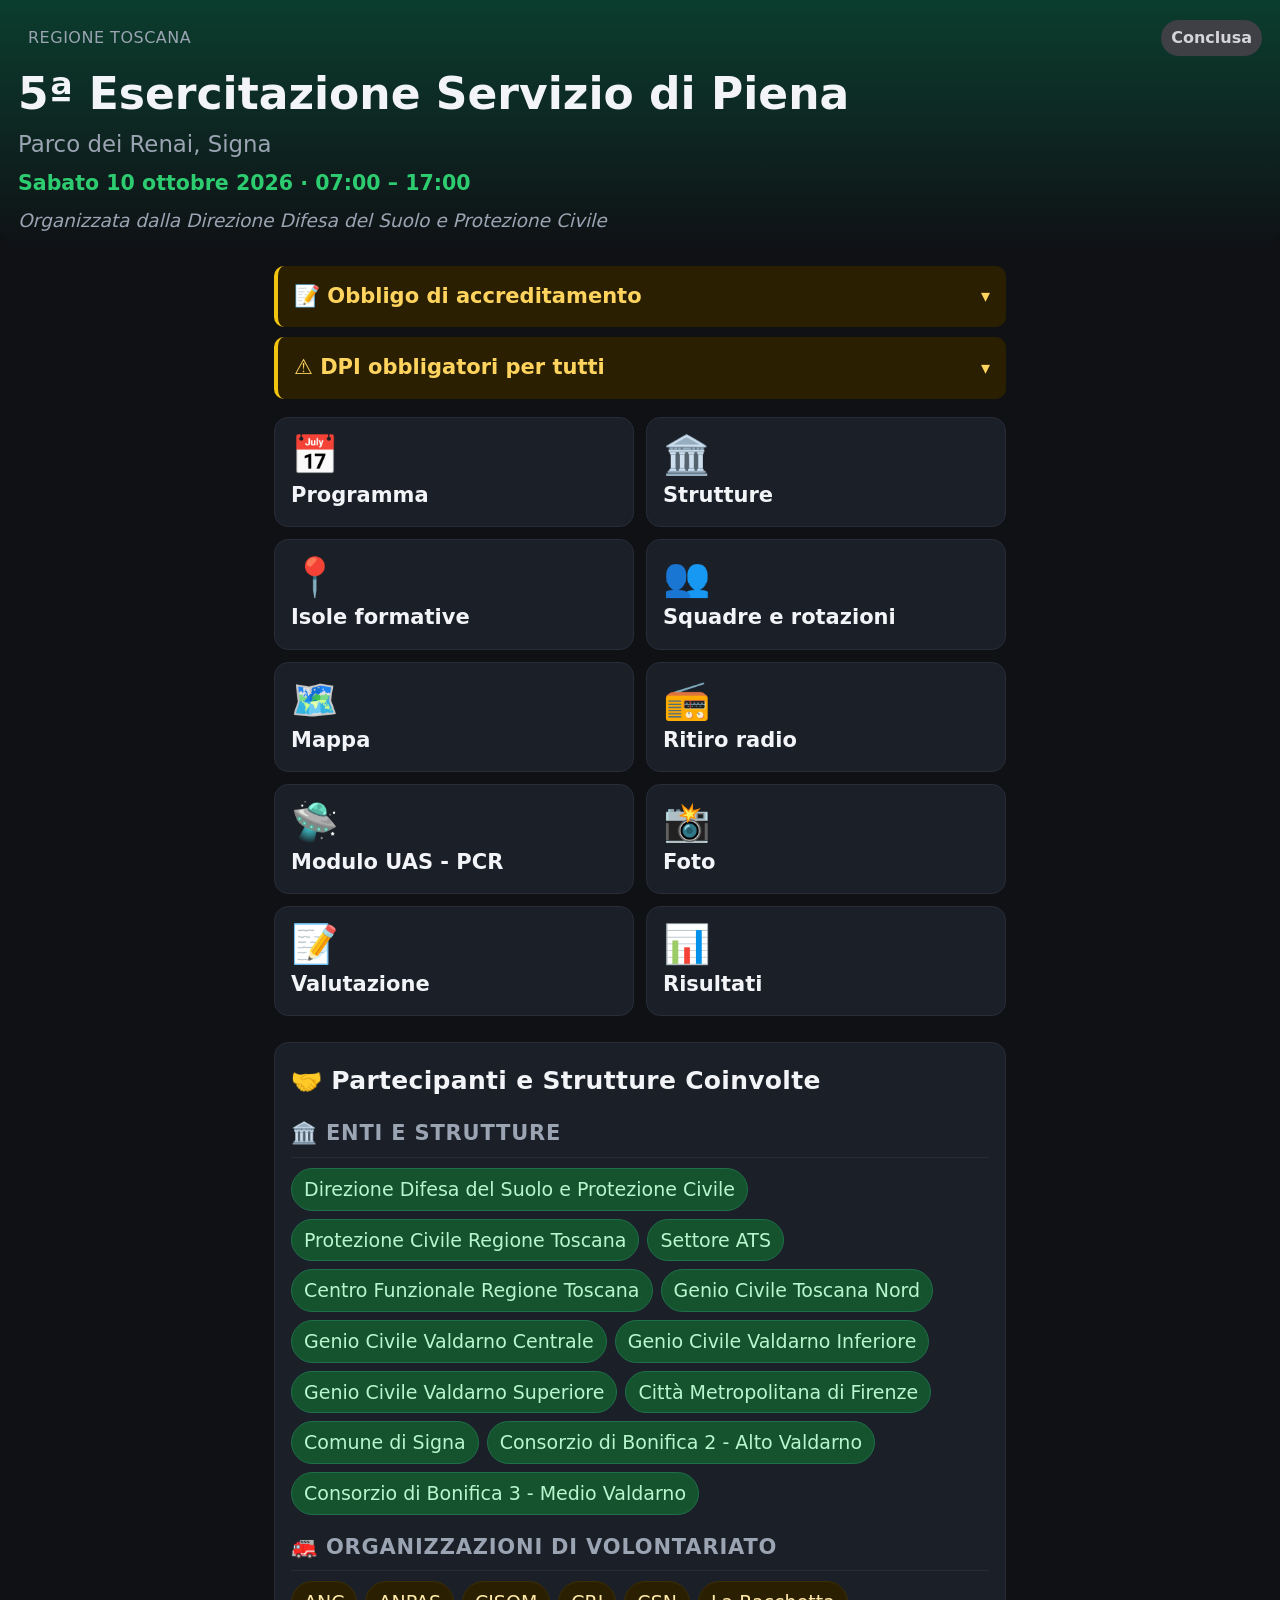
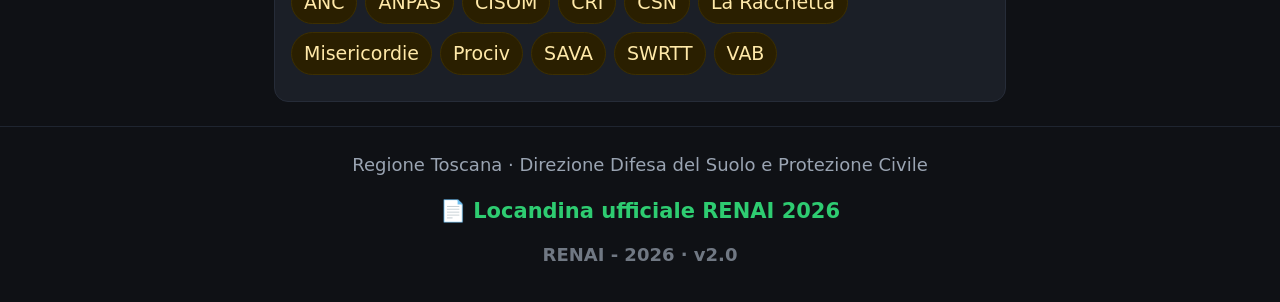
==== index.html @ b7e706dd "Simplify footer link for official locandina" ====
<!DOCTYPE html>
<html lang="it">
<head>
  <meta charset="UTF-8">
  <meta name="viewport" content="width=device-width, initial-scale=1.0, viewport-fit=cover">
  <meta name="theme-color" content="#0b3d2e">
  <title>RENAI - 2026</title>
  <link rel="stylesheet" href="style.css">
</head>
<body>

  <!-- HEADER -->
  <header class="app-header">
    <div class="header-top">
      <span class="badge">Regione Toscana</span>
      <span class="status status--programmata">Programmata</span>
    </div>
    <h1>5ª Esercitazione Servizio di Piena</h1>
    <p class="subtitle">Parco dei Renai, Signa</p>
    <p class="date">Sabato 10 ottobre 2026 · 07:00 – 17:00</p>
    <p class="organizzatore">Organizzata dalla Direzione Difesa del Suolo e Protezione Civile</p>
  </header>

  <!-- MAIN -->
  <main class="app-main">

    <!-- AVVISI -->
    <div id="avvisiBox">

      <details class="avviso" open>
        <summary class="avviso-head">
          <span>📝 Obbligo di accreditamento</span>
          <span class="avviso-arrow">▾</span>
        </summary>
        <div class="avviso-body">
          Prima di iniziare qualsiasi attività, tutto il personale partecipante — volontari, dipendenti e osservatori — deve registrarsi presso la segreteria operativa.
        </div>
      </details>

      <details class="avviso" open>
        <summary class="avviso-head">
          <span>⚠️ DPI obbligatori per tutti</span>
          <span class="avviso-arrow">▾</span>
        </summary>
        <div class="avviso-body">
          <p><strong>Standard di sicurezza:</strong> indumenti ad alta visibilità, guanti, stivali antinfortunistici, caschetto.</p>
          <p><strong>➕ DPI specifici</strong> (solo per chi li ha nella dotazione regionale): giubbotto antiannegamento, sacca da lancio, casco tecnico. Se sei in possesso di questi dispositivi, portali con te.</p>
        </div>
      </details>

    </div>

    <!-- GRIGLIA SEZIONI -->
    <section class="grid">

      <a href="programma.html" class="card">
        <span class="card-icon">📅</span>
        <span class="card-title">Programma</span>
      </a>

      <a href="strutture.html" class="card">
        <span class="card-icon">🏛️</span>
        <span class="card-title">Strutture</span>
      </a>

      <a href="isole.html" class="card">
        <span class="card-icon">📍</span>
        <span class="card-title">Isole formative</span>
      </a>

      <a href="squadre.html" class="card">
        <span class="card-icon">👥</span>
        <span class="card-title">Squadre e rotazioni</span>
      </a>

      <a href="mappa.html" class="card">
        <span class="card-icon">🗺️</span>
        <span class="card-title">Mappa</span>
      </a>

      <a href="radio.html" class="card">
        <span class="card-icon">📻</span>
        <span class="card-title">Ritiro radio</span>
      </a>

      <a href="uas.html" class="card">
        <span class="card-icon">🛸</span>
        <span class="card-title">Modulo UAS - PCR</span>
      </a>

      <a href="foto.html" class="card">
        <span class="card-icon">📸</span>
        <span class="card-title">Foto</span>
      </a>

      <a href="valutazione.html" class="card">
        <span class="card-icon">📝</span>
        <span class="card-title">Valutazione</span>
      </a>

      <a href="risultati.html" class="card">
        <span class="card-icon">📊</span>
        <span class="card-title">Risultati</span>
      </a>

    </section>

    <!-- PARTECIPANTI ALL'ESERCITAZIONE -->
    <section class="partecipanti">
      <h2 class="partecipanti-title">🤝 Partecipanti e Strutture Coinvolte</h2>

      <h3 class="partecipanti-sub">🏛️ Enti e Strutture</h3>
      <div class="badge-group">
        <span class="badge-item badge-item--ente">Direzione Difesa del Suolo e Protezione Civile</span>
        <span class="badge-item badge-item--ente">Protezione Civile Regione Toscana</span>
        <span class="badge-item badge-item--ente">Settore ATS</span>
        <span class="badge-item badge-item--ente">Centro Funzionale Regione Toscana</span>
        <span class="badge-item badge-item--ente">Genio Civile Toscana Nord</span>
        <span class="badge-item badge-item--ente">Genio Civile Valdarno Centrale</span>
        <span class="badge-item badge-item--ente">Genio Civile Valdarno Inferiore</span>
        <span class="badge-item badge-item--ente">Genio Civile Valdarno Superiore</span>
        <span class="badge-item badge-item--ente">Città Metropolitana di Firenze</span>
        <span class="badge-item badge-item--ente">Comune di Signa</span>
        <span class="badge-item badge-item--ente">Consorzio di Bonifica 2 - Alto Valdarno</span>
        <span class="badge-item badge-item--ente">Consorzio di Bonifica 3 - Medio Valdarno</span>
      </div>

      <h3 class="partecipanti-sub">🚒 Organizzazioni di Volontariato</h3>
      <div class="badge-group">
        <span class="badge-item badge-item--volontariato">ANC</span>
        <span class="badge-item badge-item--volontariato">ANPAS</span>
        <span class="badge-item badge-item--volontariato">CISOM</span>
        <span class="badge-item badge-item--volontariato">CRI</span>
        <span class="badge-item badge-item--volontariato">CSN</span>
        <span class="badge-item badge-item--volontariato">La Racchetta</span>
        <span class="badge-item badge-item--volontariato">Misericordie</span>
        <span class="badge-item badge-item--volontariato">Prociv</span>
        <span class="badge-item badge-item--volontariato">SAVA</span>
        <span class="badge-item badge-item--volontariato">SWRTT</span>
        <span class="badge-item badge-item--volontariato">VAB</span>
      </div>
    </section>

  </main>

  <!-- FOOTER -->
  <footer class="app-footer">
    <p>Regione Toscana · Direzione Difesa del Suolo e Protezione Civile</p>
    <p style="margin-top: 8px;">
      <a href="locandina.html">📄 Locandina ufficiale RENAI 2026</a>
    </p>
    <p class="version">RENAI - 2026 · v2.0</p>
  </footer>

  <script src="app.js"></script>
  <script>
    // ============================================
    // AVVISI COMPATTI - RENAI 2026
    // Prima dell'08:45 del 10/10/2026 → avvisi aperti
    // Dopo → avvisi chiusi, si aprono al tocco
    // ============================================
    const CUTOFF = new Date("2026-10-10T08:45:00");
    if (new Date() > CUTOFF) {
      document.querySelectorAll("#avvisiBox .avviso").forEach(d => {
        d.removeAttribute("open");
      });
    }
  </script>

</body>
</html>
---- style.css ----
/* ============================================================
   RENAI 2026 – style.css
   Foglio di stile unificato per tutte le pagine dell'app
   ============================================================ */


/* ============================================================
   1. VARIABILI GLOBALI
   ============================================================ */
:root {
  --bg: #0f1115;
  --card: #1b1f27;
  --card-hi: #232936;
  --text: #f2f4f8;
  --muted: #9aa4b2;
  --accent: #2ecc71;
  --accent-dark: #0b3d2e;
  --warn: #f1c40f;
  --danger: #e74c3c;
  --radius: 14px;

  --stato-programmata-bg: #1f3a5f;
  --stato-programmata-fg: #9ecbff;
  --stato-corso-bg: #14532d;
  --stato-corso-fg: #86efac;
  --stato-conclusa-bg: #3f3f46;
  --stato-conclusa-fg: #d4d4d8;
}


/* ============================================================
   2. RESET E BASE
   ============================================================ */
* { box-sizing: border-box; }

html {
  font-size: clamp(16px, 1rem + 0.35vw, 20px);
  -webkit-text-size-adjust: 100%;
}

body {
  margin: 0;
  padding: 0;
  background: var(--bg);
  color: var(--text);
  font-family: system-ui, -apple-system, "Segoe UI", Roboto, sans-serif;
  font-size: 1rem;
  line-height: 1.6;
  -webkit-font-smoothing: antialiased;
  padding: env(safe-area-inset-top) env(safe-area-inset-right)
           env(safe-area-inset-bottom) env(safe-area-inset-left);
}


/* ============================================================
   3. HEADER
   ============================================================ */
.app-header {
  padding: 20px 18px 16px;
  background: linear-gradient(180deg, #0b3d2e 0%, #0f1115 100%);
  border-bottom-left-radius: 22px;
  border-bottom-right-radius: 22px;
}

.header-top {
  display: flex;
  justify-content: space-between;
  align-items: center;
  margin-bottom: 12px;
}

.badge {
  font-size: 0.8rem;
  letter-spacing: 0.5px;
  text-transform: uppercase;
  color: var(--muted);
  padding: 5px 10px;
}

.status {
  font-size: 0.8rem;
  padding: 5px 10px;
  border-radius: 999px;
  font-weight: 600;
}

.status--programmata { background: var(--stato-programmata-bg); color: var(--stato-programmata-fg); }
.status--in-corso    { background: var(--stato-corso-bg);        color: var(--stato-corso-fg); }
.status--conclusa    { background: var(--stato-conclusa-bg);     color: var(--stato-conclusa-fg); }

.app-header h1 {
  margin: 0 0 6px;
  font-size: clamp(1.5rem, 1rem + 2vw, 2.2rem);
  line-height: 1.2;
  font-weight: 800;
}

.app-header .subtitle {
  margin: 0;
  color: var(--muted);
  font-size: clamp(1rem, 0.95rem + 0.3vw, 1.15rem);
}

.app-header .date {
  margin: 4px 0 0;
  font-size: clamp(0.95rem, 0.9rem + 0.2vw, 1.05rem);
  color: var(--accent);
  font-weight: 600;
}

.app-header .organizzatore {
  margin: 8px 0 0;
  font-size: clamp(0.85rem, 0.8rem + 0.2vw, 0.95rem);
  color: var(--muted);
  line-height: 1.4;
  font-style: italic;
}


/* ============================================================
   4. BACK LINK
   ============================================================ */
.back-link {
  display: inline-block;
  color: #9ecbff;
  text-decoration: none;
  font-size: 1rem;
  margin-bottom: 10px;
  padding: 6px 0;
  font-weight: 600;
}

.back-link:active { opacity: 0.6; }


/* ============================================================
   5. MAIN
   ============================================================ */
.app-main {
  padding: 16px 14px 24px;
  max-width: 760px;
  margin: 0 auto;
}


/* ============================================================
   6. HOME – GRIGLIA CARD
   ============================================================ */
.grid {
  display: grid;
  grid-template-columns: 1fr 1fr;
  gap: 12px;
}

.card {
  background: var(--card);
  border: 1px solid #262c38;
  border-radius: var(--radius);
  padding: 18px 16px;
  text-decoration: none;
  color: var(--text);
  display: flex;
  flex-direction: column;
  align-items: flex-start;
  gap: 8px;
  min-height: 96px;
  transition: background 0.15s ease;
}

.card:active { background: var(--card-hi); }
.card-icon { font-size: 1.9rem; line-height: 1; }
.card-title { font-size: 1.05rem; font-weight: 700; line-height: 1.25; }

.card--primary {
  display: block;
  background: linear-gradient(135deg, #14532d, #0b3d2e);
  border: 1px solid #1f6f4a;
  padding: 18px;
  border-radius: var(--radius);
  text-decoration: none;
  color: var(--text);
  margin-bottom: 18px;
}
.card--primary .card-icon  { font-size: 1.9rem; }
.card--primary .card-title { display: block; font-size: 1.25rem; font-weight: 700; margin-top: 6px; }
.card--primary .card-sub   { display: block; font-size: 1rem; color: #b9f6d0; margin-top: 2px; }


/* ============================================================
   7. AVVISI (details/summary nella Home)
   ============================================================ */
#avvisiBox {
  display: flex;
  flex-direction: column;
  gap: 10px;
  margin-bottom: 18px;
}

.avviso {
  background: #2a1f00;
  border-left: 4px solid var(--warn);
  border-radius: 10px;
  color: #ffe9a8;
  overflow: hidden;
}

.avviso-head {
  display: flex;
  justify-content: space-between;
  align-items: center;
  padding: 14px 16px;
  cursor: pointer;
  user-select: none;
  font-size: 1.05rem;
  font-weight: 600;
  color: #ffd45e;
  list-style: none;
}

.avviso-head::-webkit-details-marker { display: none; }
.avviso-head::marker { display: none; content: ""; }
.avviso-arrow { font-size: 0.9rem; transition: transform 0.2s; }
.avviso[open] .avviso-arrow { transform: rotate(180deg); }
.avviso-body { padding: 0 16px 14px; font-size: 1rem; line-height: 1.6; }
.avviso-body p { margin: 0 0 10px; }
.avviso-body p:last-child { margin-bottom: 0; }


/* ============================================================
   8. PARTECIPANTI E STRUTTURE (HOME)
   ============================================================ */
.partecipanti {
  margin-top: 26px;
  padding: 18px 16px;
  background: var(--card);
  border: 1px solid #262c38;
  border-radius: var(--radius);
}

.partecipanti-title {
  font-size: 1.25rem;
  font-weight: 700;
  margin: 0 0 16px;
  color: var(--text);
  letter-spacing: 0.3px;
}

.partecipanti-sub {
  font-size: 1.05rem;
  font-weight: 700;
  color: var(--muted);
  text-transform: uppercase;
  letter-spacing: 0.8px;
  margin: 16px 0 10px;
  padding-bottom: 6px;
  border-bottom: 1px solid #262c38;
}

.badge-group { display: flex; flex-wrap: wrap; gap: 8px; margin-bottom: 8px; }

.badge-item {
  display: inline-block;
  padding: 8px 12px;
  border-radius: 999px;
  font-size: 0.95rem;
  font-weight: 500;
  line-height: 1.3;
}

.badge-item--ente        { background: #14532d; border: 1px solid #1f6f4a; color: #b9f6d0; }
.badge-item--volontariato { background: #2a1f00; border: 1px solid #3d2f00; color: #ffe9a8; }


/* ============================================================
   9. FOOTER
   ============================================================ */
.app-footer {
  text-align: center;
  padding: 20px 12px 28px;
  color: var(--muted);
  font-size: 0.9rem;
  border-top: 1px solid #1f2530;
}

.app-footer p { margin: 4px 0; }
.app-footer .version { margin-top: 4px; opacity: 0.7; font-weight: 700; }

.app-footer a {
  font-size: 1.05rem !important;
  font-weight: 600;
  padding: 8px 0;
  display: inline-block;
  color: var(--accent);
  text-decoration: none;
}
.app-footer a:hover { text-decoration: underline; }


/* ============================================================
   10. SELEZIONI (struttura / isola / squadra)
   ============================================================ */
.struttura-selector,
.isola-selector,
.team-selector {
  background: var(--card);
  border: 1px solid #262c38;
  border-radius: var(--radius);
  padding: 16px;
  margin-bottom: 18px;
}

.struttura-selector label,
.isola-selector label,
.team-selector label {
  display: block;
  font-size: 1rem;
  color: var(--muted);
  margin-bottom: 8px;
  font-weight: 600;
}

.struttura-selector select,
.isola-selector select,
.team-selector select {
  width: 100%;
  background: #232936;
  border: 1px solid #2e3543;
  border-radius: 10px;
  padding: 16px;
  color: var(--text);
  font-size: 1.05rem;
  font-family: inherit;
  -webkit-appearance: none;
  appearance: none;
  background-image: url("data:image/svg+xml;charset=UTF-8,%3csvg xmlns='http://www.w3.org/2000/svg' viewBox='0 0 24 24' fill='none' stroke='%239aa4b2' stroke-width='2'%3e%3cpolyline points='6 9 12 15 18 9'/%3e%3c/svg%3e");
  background-repeat: no-repeat;
  background-position: right 14px center;
  background-size: 20px;
  padding-right: 44px;
  box-sizing: border-box;
}

.struttura-selector select:focus,
.isola-selector select:focus,
.team-selector select:focus { outline: 2px solid var(--accent); outline-offset: 1px; }


/* ============================================================
   11. EMPTY STATE
   ============================================================ */
.empty-state {
  text-align: center;
  padding: 40px 20px;
  color: var(--muted);
  font-size: 1.05rem;
  line-height: 1.6;
}


/* ============================================================
   12. TITOLI PAGINE INTERNE
   ============================================================ */
.isola-title,
.struttura-title,
.team-name {
  font-size: clamp(1.3rem, 1rem + 1.5vw, 1.8rem);
  font-weight: 800;
  color: var(--accent);
  margin: 0 0 4px;
  letter-spacing: 0.3px;
  line-height: 1.25;
}

.isola-sub,
.struttura-sub,
.team-sub {
  font-size: 1rem;
  color: var(--muted);
  margin: 0 0 16px;
}


/* ============================================================
   13. ISOLE – DESCRIZIONE E META
   ============================================================ */
.isola-description {
  font-size: 1.05rem;
  color: var(--text);
  line-height: 1.6;
  margin: 0 0 14px;
  padding: 12px 14px;
  background: #14532d;
  border-left: 4px solid var(--accent);
  border-radius: 10px;
}

.isola-meta {
  display: flex;
  flex-direction: column;
  gap: 10px;
  margin-bottom: 18px;
  padding: 14px;
  background: var(--card);
  border: 1px solid #262c38;
  border-radius: var(--radius);
}

.isola-meta-row { display: flex; gap: 10px; font-size: 1rem; line-height: 1.5; }
.isola-meta-label { flex: 0 0 100px; color: var(--muted); font-weight: 600; }
.isola-meta-value { flex: 1; color: var(--text); }


/* ============================================================
   14. ISOLE – FASCE ORARIE
   ============================================================ */
.fasce-list { list-style: none; margin: 0; padding: 0; }

.fascia {
  display: flex;
  align-items: flex-start;
  gap: 14px;
  padding: 12px 14px;
  background: var(--card);
  border: 1px solid #262c38;
  border-radius: var(--radius);
  margin-bottom: 10px;
}

.fascia-time {
  flex: 0 0 130px;
  font-size: clamp(0.95rem, 0.9rem + 0.3vw, 1.05rem);
  font-weight: 700;
  color: var(--accent);
  letter-spacing: 0.3px;
}

.fascia-squadre { flex: 1; font-size: 1.05rem; color: var(--text); line-height: 1.55; }

.fascia--pausa { background: #2a1f00; border-color: #3d2f00; }
.fascia--pausa .fascia-squadre { color: #ffe9a8; }

.fascia--pranzo { background: #2e1a00; border-color: #4a2a00; }
.fascia--pranzo .fascia-squadre { color: #ffb86b; }

.fascia-empty { color: var(--muted); font-style: italic; }

/* Evidenziazione fascia oraria in corso (isole.html) */
.fascia--now {
  background: #14532d;
  border-color: var(--accent);
  box-shadow: 0 0 0 1px var(--accent);
}
.fascia--now .fascia-time  { color: #b9f6d0; }
.fascia--now .fascia-squadre { color: #d1fae5; }

.fascia--past { opacity: 0.45; }
.fascia--past.fascia--pausa,
.fascia--past.fascia--pranzo { opacity: 0.6; }


/* ============================================================
   15. STRUTTURE – CARD ISOLE E SERVIZI
   ============================================================ */
.sezione-title {
  font-size: 0.95rem;
  font-weight: 800;
  color: var(--muted);
  letter-spacing: 1px;
  text-transform: uppercase;
  margin: 20px 0 10px;
}
.sezione-title:first-of-type { margin-top: 0; }

.isola-item {
  background: var(--card);
  border: 1px solid #262c38;
  border-radius: var(--radius);
  padding: 14px 16px;
  margin-bottom: 12px;
}
.isola-item--servizio { border-color: #1f6f4a; background: #0f2419; }

.isola-item-header { display: flex; align-items: center; gap: 10px; margin-bottom: 6px; flex-wrap: wrap; }

.isola-badge {
  display: inline-block;
  background: #14532d;
  border: 1px solid #1f6f4a;
  color: #b9f6d0;
  font-size: 0.85rem;
  font-weight: 800;
  padding: 4px 10px;
  border-radius: 8px;
  letter-spacing: 0.3px;
}
.isola-badge--servizio { background: #0b3d2e; border-color: #4ade80; color: #b9f6d0; }

.isola-nome { font-size: 1.1rem; font-weight: 700; color: var(--text); }
.isola-argomento { font-size: 1rem; color: #b9f6d0; margin-top: 6px; line-height: 1.55; }
.isola-formatori { font-size: 0.95rem; color: var(--muted); margin-top: 6px; line-height: 1.5; }


/* ============================================================
   16. TIMELINE E SLOT (programma + squadre)
   ============================================================ */
.timeline {
  list-style: none;
  margin: 0;
  padding: 0;
  position: relative;
}

.timeline::before {
  content: "";
  position: absolute;
  left: 22px;
  top: 8px;
  bottom: 8px;
  width: 2px;
  background: #262c38;
}

.slot {
  position: relative;
  margin: 0 0 12px 0;
  padding: 14px 14px 14px 52px;
  background: var(--card);
  border: 1px solid #262c38;
  border-radius: var(--radius);
}

.slot::before {
  content: "";
  position: absolute;
  left: 15px;
  top: 20px;
  width: 16px;
  height: 16px;
  border-radius: 50%;
  background: #3f4756;
  border: 3px solid var(--card);
  box-shadow: 0 0 0 1px #3f4756;
}

.slot--formativo::before     { background: #2ecc71; box-shadow: 0 0 0 1px #2ecc71; }
.slot--pausa::before         { background: #f1c40f; box-shadow: 0 0 0 1px #f1c40f; }
.slot--istituzionale::before { background: #9ecbff; box-shadow: 0 0 0 1px #9ecbff; }
.slot--registrazione::before { background: #2ecc71; box-shadow: 0 0 0 1px #2ecc71; }

.slot-time {
  display: block;
  font-size: clamp(0.9rem, 0.85rem + 0.3vw, 1.05rem);
  font-weight: 700;
  color: var(--accent);
  letter-spacing: 0.4px;
  margin-bottom: 4px;
}

.slot-title {
  display: block;
  font-size: 1rem;
  font-weight: 600;
  line-height: 1.35;
}

.slot-sub {
  display: block;
  font-size: 0.9rem;
  color: var(--muted);
  margin-top: 3px;
}

.slot--pausa         { background: #2a1f00; border-color: #3d2f00; }
.slot--pausa .slot-title { color: #ffe9a8; }
.slot--pausa .slot-time  { color: #f1c40f; }

.slot--istituzionale         { background: #14283a; border-color: #1f3d55; }
.slot--istituzionale .slot-title { color: #b8dcff; }
.slot--istituzionale .slot-time  { color: #9ecbff; }

.slot--registrazione         { background: #0b3d2e; border-color: #1f6f4a; }
.slot--registrazione .slot-title { color: #b9f6d0; }

.badge-isola {
  display: inline-block;
  background: #14532d;
  border: 1px solid #1f6f4a;
  color: #b9f6d0;
  font-size: 0.8rem;
  font-weight: 700;
  padding: 3px 8px;
  border-radius: 6px;
  margin-right: 6px;
  vertical-align: middle;
}

/* Evidenziazione slot in corso (programma + squadre) */
.slot--now { background: #14532d; border-color: var(--accent); }
.slot--now .slot-time  { color: #b9f6d0; }
.slot--now .slot-title { color: #d1fae5; }
.slot--now::before     { background: #2ecc71; box-shadow: 0 0 0 1px #2ecc71; }

.slot--past { opacity: 0.45; }


/* ============================================================
   17. PROGRAMMA – BLOCCHI PARALLELI
   ============================================================ */
.parallel-block {
  background: var(--card);
  border: 1px solid #262c38;
  border-radius: var(--radius);
  padding: 14px;
  margin-bottom: 14px;
}

.parallel-block .block-time {
  font-size: 1.05rem;
  font-weight: 800;
  color: var(--accent);
  margin-bottom: 12px;
  letter-spacing: 0.3px;
}

.parallel-grid { display: grid; grid-template-columns: 1fr 1fr; gap: 10px; }
@media (max-width: 480px) { .parallel-grid { grid-template-columns: 1fr; } }

.mini-slot { padding: 10px 12px; border-radius: 10px; font-size: 0.95rem; line-height: 1.45; }
.mini-slot .mini-title { font-weight: 800; font-size: 1rem; margin-bottom: 4px; display: block; }
.mini-slot .mini-sub { font-size: 0.9rem; opacity: 0.85; }

.mini-slot--pranzo    { background: #2a1f00; border: 1px solid #3d2f00; color: #ffe9a8; }
.mini-slot--formazione { background: #14532d; border: 1px solid #1f6f4a; color: #b9f6d0; }

.info-note {
  background: #14283a;
  border-left: 4px solid #4ade80;
  border-radius: 10px;
  padding: 12px 14px;
  font-size: 0.95rem;
  color: #b8dcff;
  margin-bottom: 18px;
  line-height: 1.55;
}


/* ============================================================
   18. FORM (valutazione, radio)
   ============================================================ */
.form-section {
  background: var(--card);
  border: 1px solid #262c38;
  border-radius: var(--radius);
  padding: 16px;
  margin-bottom: 14px;
}

.form-section-title {
  margin: 0 0 12px;
  font-size: 1.15rem;
  font-weight: 700;
  color: var(--accent);
}

.form-question { margin: 14px 0 8px; font-size: 1rem; font-weight: 600; line-height: 1.35; }
.form-question:first-of-type { margin-top: 0; }
.form-hint { margin: 0 0 10px; font-size: 0.9rem; color: var(--muted); }
.required { color: var(--danger); }

.radio-group,
.checkbox-group { display: flex; flex-direction: column; gap: 8px; }

.radio-option,
.checkbox-option {
  display: flex;
  align-items: center;
  gap: 10px;
  padding: 12px 14px;
  background: #232936;
  border: 1px solid #2e3543;
  border-radius: 10px;
  font-size: 1rem;
  cursor: pointer;
  min-height: 48px;
}
.radio-option:active,
.checkbox-option:active { background: #2a3242; }

.radio-option input,
.checkbox-option input { width: 20px; height: 20px; accent-color: var(--accent); flex: 0 0 20px; }

.scale-group { display: flex; gap: 6px; flex-wrap: nowrap; margin-top: 6px; }
.scale-option { flex: 1; text-align: center; cursor: pointer; }
.scale-option input { display: none; }

.scale-option span {
  display: flex;
  align-items: center;
  justify-content: center;
  height: 48px;
  background: #232936;
  border: 1px solid #2e3543;
  border-radius: 10px;
  font-size: 1.05rem;
  font-weight: 700;
  color: var(--text);
  transition: all 0.15s ease;
}
.scale-option input:checked + span { background: var(--accent); border-color: var(--accent); color: #0b3d2e; }
.scale-option:active span { background: #2a3242; }

input[type="text"],
input[type="tel"],
input[type="number"] {
  width: 100%;
  background: #232936;
  border: 1px solid #2e3543;
  border-radius: 10px;
  padding: 14px;
  color: var(--text);
  font-size: 1rem;
  font-family: inherit;
  margin-top: 6px;
  -webkit-appearance: none;
}

input[type="text"]:focus,
input[type="tel"]:focus,
input[type="number"]:focus,
textarea:focus,
select:focus { outline: 2px solid var(--accent); outline-offset: 1px; }

textarea {
  width: 100%;
  background: #232936;
  border: 1px solid #2e3543;
  border-radius: 10px;
  padding: 12px 14px;
  color: var(--text);
  font-size: 1rem;
  font-family: inherit;
  line-height: 1.4;
  resize: vertical;
  margin-top: 6px;
}

select {
  width: 100%;
  background: #232936;
  border: 1px solid #2e3543;
  border-radius: 10px;
  padding: 14px;
  color: var(--text);
  font-size: 1rem;
  font-family: inherit;
  margin-top: 6px;
  -webkit-appearance: none;
  appearance: none;
  background-image: url("data:image/svg+xml;charset=UTF-8,%3csvg xmlns='http://www.w3.org/2000/svg' viewBox='0 0 24 24' fill='none' stroke='%239aa4b2' stroke-width='2'%3e%3cpolyline points='6 9 12 15 18 9'/%3e%3c/svg%3e");
  background-repeat: no-repeat;
  background-position: right 14px center;
  background-size: 20px;
  padding-right: 44px;
  box-sizing: border-box;
}

.submit-btn {
  display: block;
  width: 100%;
  padding: 18px;
  margin-top: 20px;
  background: var(--accent);
  border: none;
  border-radius: var(--radius);
  color: #0b3d2e;
  font-size: 1.1rem;
  font-weight: 700;
  text-align: center;
  text-decoration: none;
  cursor: pointer;
  font-family: inherit;
}
.submit-btn:active { background: #27b862; }
.submit-btn:disabled { opacity: 0.6; cursor: wait; }

.form-note { margin-top: 14px; font-size: 0.85rem; color: var(--muted); text-align: center; }

.grazie-box {
  background: var(--card);
  border: 1px solid #262c38;
  border-radius: var(--radius);
  padding: 24px 18px;
  text-align: center;
}
.grazie-box p { font-size: 1rem; line-height: 1.5; color: var(--text); margin: 0 0 20px; }

.grazie-nota {
  font-size: 0.9rem !important;
  color: var(--warn) !important;
  margin-top: 14px !important;
  padding: 10px 14px;
  background: #2a1f00;
  border-radius: 10px;
  border-left: 3px solid var(--warn);
}

#campoSquadra,
#campoRuolo { margin: 0; padding: 0; }
#campoRuolo select,
#campoSquadra input { margin-top: 6px; display: block; }

.regole-list { margin: 0; padding-left: 20px; color: var(--muted); font-size: 1rem; line-height: 1.6; }
.regole-list li { margin-bottom: 6px; }
.regole-list strong { color: var(--text); }


/* ============================================================
   19. RISULTATI
   ============================================================ */
.media-box {
  background: linear-gradient(135deg, #14532d, #0b3d2e);
  border: 1px solid #1f6f4a;
  border-radius: var(--radius);
  padding: 24px 18px;
  text-align: center;
  margin-bottom: 20px;
}
.media-label { font-size: 0.9rem; color: #b9f6d0; text-transform: uppercase; letter-spacing: 1px; margin-bottom: 8px; }
.media-value { font-size: 3.5rem; font-weight: 800; color: #ffffff; line-height: 1; }
.media-sub { font-size: 0.9rem; color: #b9f6d0; margin-top: 6px; }

.chart-section {
  background: var(--card);
  border: 1px solid #262c38;
  border-radius: var(--radius);
  padding: 16px;
  margin-bottom: 16px;
}
.chart-title { margin: 0 0 4px; font-size: 1.1rem; font-weight: 700; color: var(--text); }
.chart-sub { margin: 0 0 12px; font-size: 0.9rem; color: var(--muted); }
.chart-wrap { position: relative; width: 100%; }
.chart-wrap--pie  { height: 280px; }
.chart-wrap--tall { height: 420px; }
.chart-note { margin-top: 20px; font-size: 0.85rem; color: var(--muted); text-align: center; line-height: 1.4; }


/* ============================================================
   20. MAPPA
   ============================================================ */
.mappa-wrap {
  border-radius: var(--radius);
  overflow: hidden;
  border: 1px solid #262c38;
  margin-bottom: 16px;
}
.mappa-wrap iframe { display: block; width: 100%; height: 600px; }

.mappa-legenda {
  background: var(--card);
  border: 1px solid #262c38;
  border-radius: var(--radius);
  padding: 16px;
  margin-bottom: 16px;
}
.mappa-legenda-title { margin: 0 0 12px; font-size: 1.1rem; font-weight: 700; color: var(--text); }
.mappa-legenda-list { list-style: none; margin: 0; padding: 0; display: flex; flex-direction: column; gap: 10px; }
.mappa-legenda-list li { display: flex; align-items: flex-start; gap: 10px; font-size: 1rem; line-height: 1.4; color: var(--muted); }
.legenda-punto { flex: 0 0 22px; font-size: 1.1rem; line-height: 1; }


/* ============================================================
   21. FOTO
   ============================================================ */
.foto-intro {
  background: var(--card);
  border: 1px solid #262c38;
  border-radius: var(--radius);
  padding: 18px;
  margin-bottom: 16px;
}
.foto-intro p { margin: 0 0 10px; font-size: 1rem; line-height: 1.5; color: var(--text); }
.foto-intro p:last-child { margin-bottom: 0; }

.foto-istruzioni {
  background: var(--card);
  border: 1px solid #262c38;
  border-radius: var(--radius);
  padding: 18px;
  margin-top: 16px;
  margin-bottom: 16px;
}
.foto-istruzioni-title { margin: 0 0 12px; font-size: 1.1rem; font-weight: 700; color: var(--accent); }
.foto-istruzioni-list { margin: 0; padding-left: 22px; color: var(--muted); font-size: 1rem; line-height: 1.6; }
.foto-istruzioni-list li { margin-bottom: 8px; }
.foto-istruzioni-list strong { color: var(--text); }


/* ============================================================
   22. MODULO UAS
   ============================================================ */
.uas-text { font-size: 1rem; line-height: 1.55; color: var(--text); margin: 0 0 14px; }
.uas-text:last-child { margin-bottom: 0; }

.uas-activities { list-style: none; padding: 0; margin: 0 0 8px; }
.uas-activities li {
  display: flex;
  align-items: flex-start;
  gap: 14px;
  padding: 14px;
  background: var(--card);
  border: 1px solid #262c38;
  border-radius: var(--radius);
  margin-bottom: 10px;
  font-size: 1rem;
  line-height: 1.5;
  color: var(--text);
}
.uas-activities .letter {
  flex: 0 0 32px;
  width: 32px;
  height: 32px;
  border-radius: 50%;
  background: linear-gradient(135deg, #14532d, #0b3d2e);
  border: 1px solid #1f6f4a;
  color: #b9f6d0;
  font-weight: 700;
  font-size: 0.95rem;
  display: flex;
  align-items: center;
  justify-content: center;
  text-transform: uppercase;
}

.uas-streaming {
  margin-top: 18px;
  background: #2a1f00;
  border-left: 4px solid var(--warn);
  color: #ffe9a8;
  padding: 14px 16px;
  border-radius: 10px;
  font-size: 1rem;
  line-height: 1.5;
}
.uas-streaming strong { color: #ffd45e; }

.uas-caps { display: flex; flex-wrap: wrap; gap: 8px; margin-top: 12px; }
.uas-cap {
  background: #14532d;
  border: 1px solid #1f6f4a;
  color: #b9f6d0;
  padding: 8px 14px;
  border-radius: 999px;
  font-size: 0.9rem;
  font-weight: 500;
}
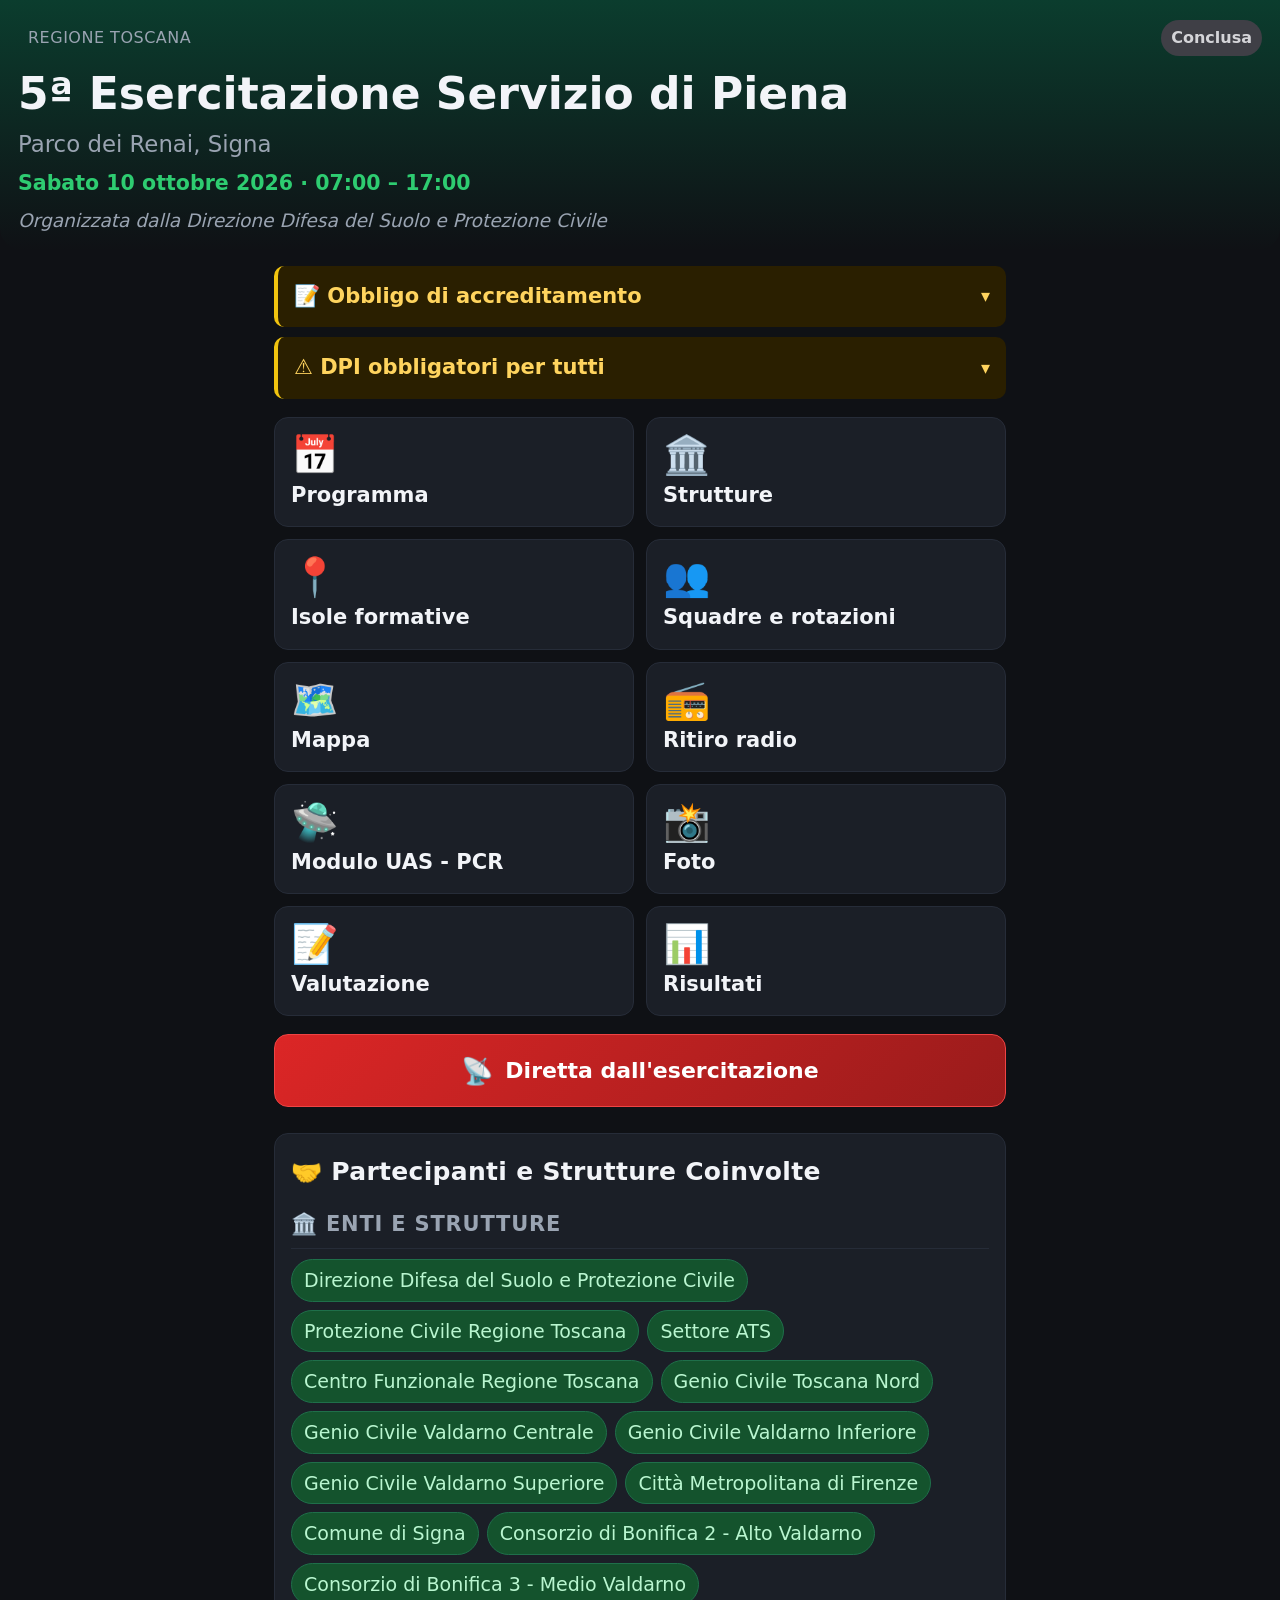
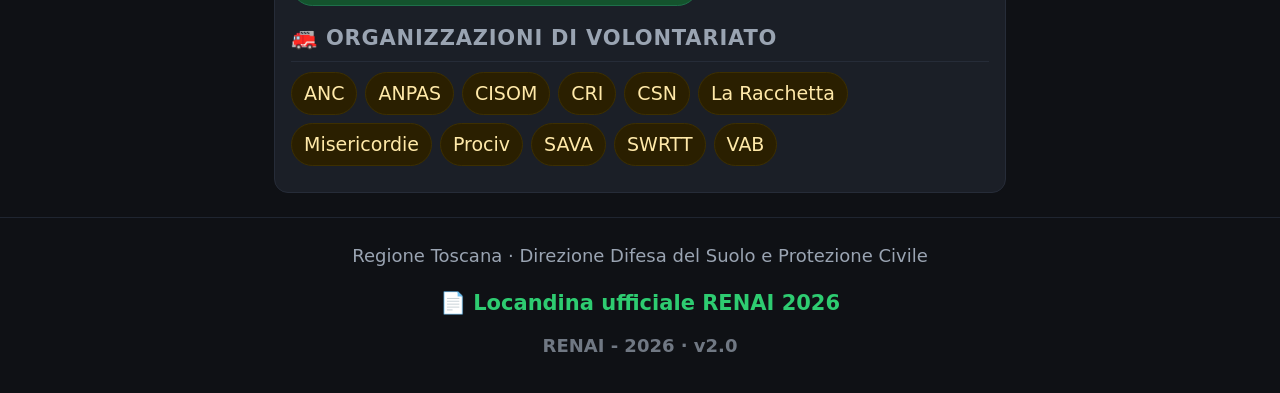
==== commit b7c3c33c: "Update index.html" ====
--- a/index.html
+++ b/index.html
@@ -105,6 +105,12 @@
 
     </section>
 
+    <!-- Pulsante Diretta (sempre visibile) -->
+    <a href="diretta.html" class="diretta-home-btn">
+      <span class="diretta-home-icon">📡</span>
+      <span class="diretta-home-text">Diretta dall'esercitazione</span>
+    </a>
+
     <!-- PARTECIPANTI ALL'ESERCITAZIONE -->
     <section class="partecipanti">
       <h2 class="partecipanti-title">🤝 Partecipanti e Strutture Coinvolte</h2>
@@ -153,18 +159,28 @@
   </footer>
 
   <script src="app.js"></script>
+
+  <!-- ============================================
+       AVVISI COMPATTI - cutoff 08:45 del 10/10/2026
+       ============================================ -->
   <script>
-    // ============================================
-    // AVVISI COMPATTI - RENAI 2026
-    // Prima dell'08:45 del 10/10/2026 → avvisi aperti
-    // Dopo → avvisi chiusi, si aprono al tocco
-    // ============================================
-    const CUTOFF = new Date("2026-10-10T08:45:00");
-    if (new Date() > CUTOFF) {
-      document.querySelectorAll("#avvisiBox .avviso").forEach(d => {
-        d.removeAttribute("open");
-      });
-    }
+    (function () {
+      const CUTOFF = new Date("2026-10-10T08:45:00+02:00");
+      let chiusiUnaVolta = false;
+
+      function controllaCutoff() {
+        if (chiusiUnaVolta) return;
+        if (new Date() >= CUTOFF) {
+          document.querySelectorAll("#avvisiBox .avviso").forEach(d => {
+            d.removeAttribute("open");
+          });
+          chiusiUnaVolta = true;
+        }
+      }
+
+      controllaCutoff();
+      setInterval(controllaCutoff, 15000);
+    })();
   </script>
 
 </body>
--- a/style.css
+++ b/style.css
@@ -953,3 +953,132 @@
   font-size: 0.9rem;
   font-weight: 500;
 }
+/* ============================================================
+   23. DIRETTA (diretta.html + pulsante in Home)
+   ============================================================ */
+.diretta-box {
+  background: var(--card);
+  border: 1px solid #262c38;
+  border-radius: var(--radius);
+  padding: 28px 22px;
+  text-align: center;
+  margin-top: 20px;
+}
+
+.diretta-box--live {
+  background: linear-gradient(135deg, #7f1d1d, #991b1b);
+  border-color: #ef4444;
+}
+
+.diretta-box--imminente {
+  background: linear-gradient(135deg, #78350f, #92400e);
+  border-color: #f59e0b;
+}
+
+.diretta-box--conclusa {
+  background: linear-gradient(135deg, #0b3d2e, #14532d);
+  border-color: #4ade80;
+}
+
+.diretta-badge {
+  display: inline-block;
+  font-size: 0.85rem;
+  font-weight: 800;
+  letter-spacing: 1px;
+  padding: 6px 14px;
+  border-radius: 999px;
+  background: rgba(255, 255, 255, 0.12);
+  color: #fff;
+  margin-bottom: 14px;
+}
+
+.diretta-box--live .diretta-badge {
+  animation: pulse-badge 1.5s ease-in-out infinite;
+}
+
+@keyframes pulse-badge {
+  0%, 100% { opacity: 1; }
+  50%      { opacity: 0.55; }
+}
+
+.diretta-title {
+  font-size: clamp(1.3rem, 1rem + 1.5vw, 1.8rem);
+  font-weight: 800;
+  color: #fff;
+  margin: 0 0 8px;
+  line-height: 1.25;
+}
+
+.diretta-sub {
+  font-size: 1rem;
+  color: rgba(255, 255, 255, 0.85);
+  margin: 0 0 20px;
+}
+
+.diretta-countdown {
+  font-size: 1.2rem;
+  color: #fff;
+  background: rgba(0, 0, 0, 0.2);
+  padding: 12px 20px;
+  border-radius: 12px;
+  display: inline-block;
+  margin-top: 4px;
+}
+
+.diretta-btn {
+  display: inline-block;
+  padding: 18px 28px;
+  border-radius: var(--radius);
+  font-size: 1.1rem;
+  font-weight: 800;
+  text-decoration: none;
+  color: #fff;
+  background: rgba(0, 0, 0, 0.35);
+  border: 2px solid #fff;
+  transition: transform 0.1s ease;
+}
+
+.diretta-btn:active {
+  transform: scale(0.97);
+}
+
+.diretta-btn--live {
+  animation: pulse-btn 2s ease-in-out infinite;
+}
+
+@keyframes pulse-btn {
+  0%, 100% { box-shadow: 0 0 0 0 rgba(255, 255, 255, 0.4); }
+  50%      { box-shadow: 0 0 0 12px rgba(255, 255, 255, 0); }
+}
+
+/* Pulsante in Home */
+.diretta-home-btn {
+  display: flex;
+  align-items: center;
+  justify-content: center;
+  gap: 12px;
+  margin-top: 18px;
+  padding: 18px 20px;
+  background: linear-gradient(135deg, #dc2626, #991b1b);
+  border: 1px solid #ef4444;
+  border-radius: var(--radius);
+  color: #fff;
+  text-decoration: none;
+  font-size: 1.1rem;
+  font-weight: 800;
+  animation: pulse-home 2s ease-in-out infinite;
+}
+
+.diretta-home-btn:active {
+  transform: scale(0.98);
+}
+
+@keyframes pulse-home {
+  0%, 100% { box-shadow: 0 0 0 0 rgba(239, 68, 68, 0.5); }
+  50%      { box-shadow: 0 0 0 10px rgba(239, 68, 68, 0); }
+}
+
+.diretta-home-icon {
+  font-size: 1.3rem;
+  line-height: 1;
+}
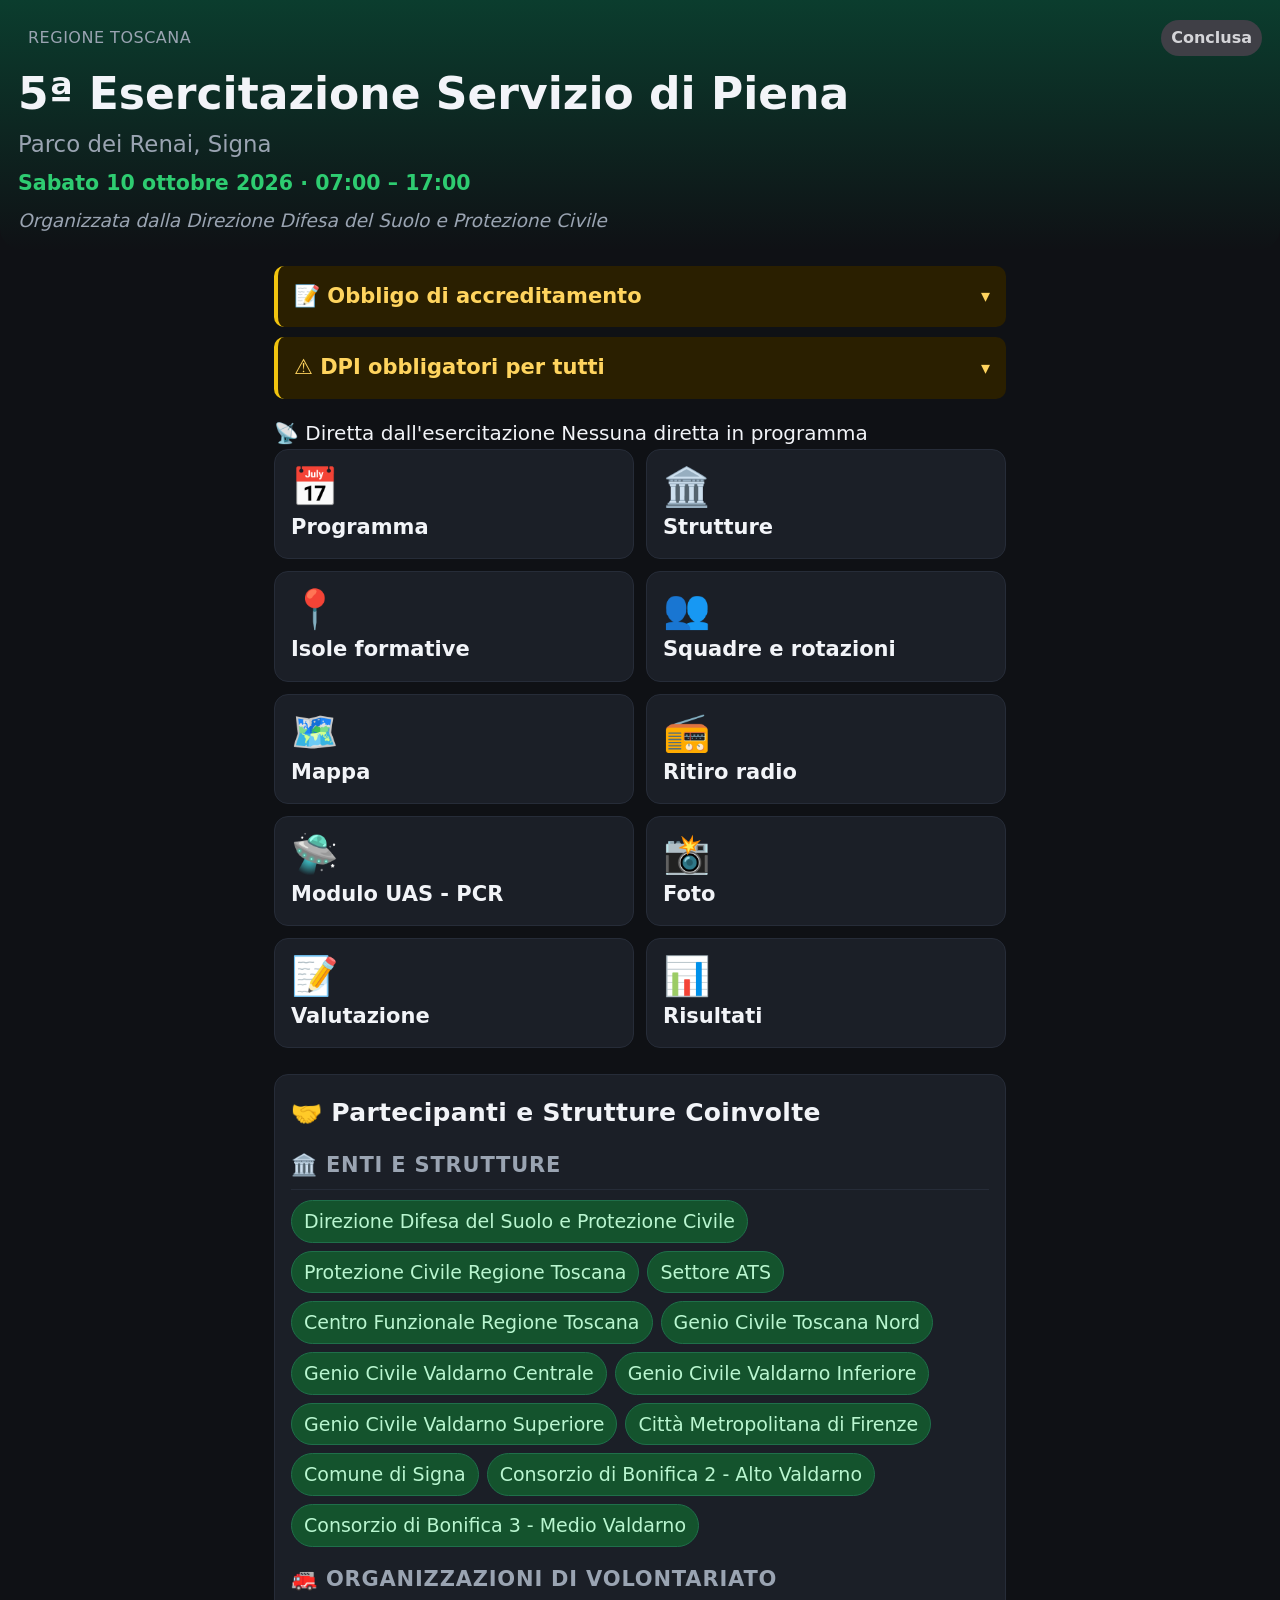
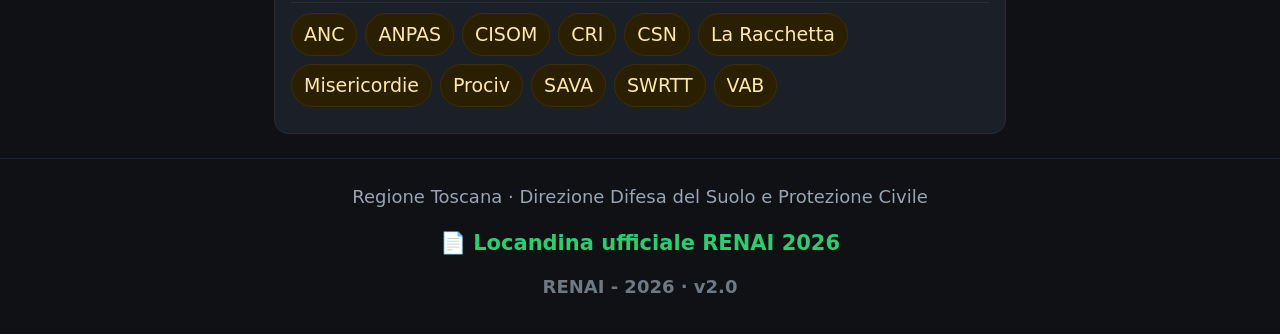
==== commit 7a6dd03b: "Implement live broadcast alert and remove direct button Added a dynamic alert for live broadcasts wi" ====
--- a/index.html
+++ b/index.html
@@ -50,6 +50,15 @@
 
     </div>
 
+    <!-- AVVISO DIRETTA (dinamico: verde quando live) -->
+    <div id="direttaHomeBtn" class="diretta-home-alert diretta-home-alert--off">
+      <span class="diretta-home-alert__icon" id="direttaHomeIcon">📡</span>
+      <span class="diretta-home-alert__body">
+        <span class="diretta-home-alert__title" id="direttaHomeTitle">Diretta dall'esercitazione</span>
+        <span class="diretta-home-alert__sub" id="direttaHomeSub">Nessuna diretta in corso</span>
+      </span>
+    </div>
+
     <!-- GRIGLIA SEZIONI -->
     <section class="grid">
 
@@ -104,12 +113,6 @@
       </a>
 
     </section>
-
-    <!-- Pulsante Diretta (sempre visibile) -->
-    <a href="diretta.html" class="diretta-home-btn">
-      <span class="diretta-home-icon">📡</span>
-      <span class="diretta-home-text">Diretta dall'esercitazione</span>
-    </a>
 
     <!-- PARTECIPANTI ALL'ESERCITAZIONE -->
     <section class="partecipanti">
@@ -183,5 +186,176 @@
     })();
   </script>
 
+  <!-- ============================================
+       AVVISO DIRETTA (verde + cliccabile quando live)
+       ============================================ -->
+  <script>
+    (function () {
+      const CSV_URL = "https://docs.google.com/spreadsheets/d/e/2PACX-1vSufBIn2BxlN69-jNeTcrAqrKO0va_nNYCnOmnu0YjvBgtPgmpH12AlZy3TunkFZjGhu8WXxS5QP_3W/pub?gid=0&single=true&output=csv";
+
+      const MARGINE_IMMINENTE_MIN = 30;
+
+      function parseCSV(text) {
+        const rows = []; let cur = []; let field = ""; let inQuotes = false;
+        for (let i = 0; i < text.length; i++) {
+          const c = text[i], next = text[i + 1];
+          if (inQuotes) {
+            if (c === '"' && next === '"') { field += '"'; i++; }
+            else if (c === '"') { inQuotes = false; }
+            else { field += c; }
+          } else {
+            if (c === '"') { inQuotes = true; }
+            else if (c === ',') { cur.push(field); field = ""; }
+            else if (c === '\n') { cur.push(field); rows.push(cur); cur = []; field = ""; }
+            else if (c === '\r') { /* skip */ }
+            else { field += c; }
+          }
+        }
+        if (field.length > 0 || cur.length > 0) { cur.push(field); rows.push(cur); }
+        return rows;
+      }
+
+      function formattaCountdown(diffMs) {
+        const totMin = Math.max(0, Math.round(diffMs / 60000));
+        const g = Math.floor(totMin / (60 * 24));
+        const h = Math.floor((totMin % (60 * 24)) / 60);
+        const m = totMin % 60;
+        const parti = [];
+        if (g > 0) parti.push(g + (g === 1 ? " giorno" : " giorni"));
+        if (h > 0) parti.push(h + (h === 1 ? " ora" : " ore"));
+        if (m > 0 || parti.length === 0) parti.push(m + (m === 1 ? " minuto" : " minuti"));
+        return parti.join(", ");
+      }
+
+      const btn   = document.getElementById("direttaHomeBtn");
+      const icon  = document.getElementById("direttaHomeIcon");
+      const title = document.getElementById("direttaHomeTitle");
+      const sub   = document.getElementById("direttaHomeSub");
+
+      function setStato(stato, data) {
+        // Reset classi
+        btn.classList.remove(
+          "diretta-home-alert--off",
+          "diretta-home-alert--live",
+          "diretta-home-alert--prossima",
+          "diretta-home-alert--conclusa"
+        );
+
+        if (stato === "live") {
+          btn.classList.add("diretta-home-alert--live");
+          icon.textContent  = "🔴";
+          title.textContent = "Diretta in corso";
+          sub.textContent   = "Tocca per guardare ora";
+          btn.setAttribute("role", "link");
+          btn.setAttribute("tabindex", "0");
+          btn.style.cursor = "pointer";
+          btn.dataset.link = data.link || "";
+        } else if (stato === "imminente") {
+          btn.classList.add("diretta-home-alert--prossima");
+          icon.textContent  = "⏱️";
+          title.textContent = "Diretta in arrivo";
+          sub.textContent   = "Inizia tra " + formattaCountdown(data.inizio - new Date());
+          btn.removeAttribute("role");
+          btn.removeAttribute("tabindex");
+          btn.style.cursor = "default";
+          btn.dataset.link = "";
+        } else if (stato === "prossima") {
+          btn.classList.add("diretta-home-alert--off");
+          icon.textContent  = "📡";
+          title.textContent = "Diretta dall'esercitazione";
+          sub.textContent   = "Inizia " + data.inizio.toLocaleDateString("it-IT", { day: "numeric", month: "long" }) + " alle " + String(data.inizio.getHours()).padStart(2,"0") + ":" + String(data.inizio.getMinutes()).padStart(2,"0");
+          btn.removeAttribute("role");
+          btn.removeAttribute("tabindex");
+          btn.style.cursor = "default";
+          btn.dataset.link = "";
+        } else if (stato === "conclusa") {
+          btn.classList.add("diretta-home-alert--conclusa");
+          icon.textContent  = "✅";
+          title.textContent = "Diretta conclusa";
+          sub.textContent   = data.concluso || "Rivedi la registrazione";
+          btn.setAttribute("role", "link");
+          btn.setAttribute("tabindex", "0");
+          btn.style.cursor = "pointer";
+          btn.dataset.link = data.link || "";
+        } else {
+          btn.classList.add("diretta-home-alert--off");
+          icon.textContent  = "📡";
+          title.textContent = "Diretta dall'esercitazione";
+          sub.textContent   = "Nessuna diretta in programma";
+          btn.removeAttribute("role");
+          btn.removeAttribute("tabindex");
+          btn.style.cursor = "default";
+          btn.dataset.link = "";
+        }
+      }
+
+      async function checkDiretta() {
+        if (!btn) return;
+        try {
+          const res = await fetch(CSV_URL, { cache: "no-store" });
+          const text = await res.text();
+          const rows = parseCSV(text);
+
+          if (rows.length < 2) { setStato("nessuna"); return; }
+
+          const headers = rows[0].map(h => h.trim().toLowerCase());
+          const iLink   = headers.indexOf("link");
+          const iInizio = headers.indexOf("inizio");
+          const iFine   = headers.indexOf("fine");
+          const iConcl  = headers.indexOf("messaggio_concluso");
+          if (iInizio < 0 || iFine < 0) { setStato("nessuna"); return; }
+
+          const now = new Date();
+          const margineMs = MARGINE_IMMINENTE_MIN * 60 * 1000;
+
+          let live = null, imminente = null, prossima = null, conclusa = null;
+
+          rows.slice(1).forEach(r => {
+            const link   = iLink   >= 0 ? (r[iLink]   || "").trim() : "";
+            const inizio = new Date((r[iInizio] || "").trim());
+            const fine   = new Date((r[iFine]   || "").trim());
+            const concl  = iConcl  >= 0 ? (r[iConcl]  || "").trim() : "";
+            if (isNaN(inizio) || isNaN(fine)) return;
+
+            if (now >= inizio && now <= fine) {
+              live = { link, inizio, fine };
+            } else if (now < inizio && (inizio - now) <= margineMs) {
+              if (!imminente || inizio < imminente.inizio) imminente = { link, inizio, fine };
+            } else if (now < inizio) {
+              if (!prossima || inizio < prossima.inizio) prossima = { link, inizio, fine };
+            } else {
+              if (!conclusa || fine > conclusa.fine) conclusa = { link, inizio, fine, concluso: concl };
+            }
+          });
+
+          if (live)            setStato("live", live);
+          else if (imminente)  setStato("imminente", imminente);
+          else if (prossima)   setStato("prossima", prossima);
+          else if (conclusa)   setStato("conclusa", conclusa);
+          else                 setStato("nessuna");
+
+        } catch (err) {
+          console.error("Errore caricamento diretta:", err);
+          setStato("nessuna");
+        }
+      }
+
+      // Click / tap → apre YouTube se lo stato è live o conclusa
+      btn.addEventListener("click", function () {
+        const link = btn.dataset.link;
+        if (link) window.open(link, "_blank", "noopener");
+      });
+      btn.addEventListener("keydown", function (e) {
+        if ((e.key === "Enter" || e.key === " ") && btn.dataset.link) {
+          e.preventDefault();
+          window.open(btn.dataset.link, "_blank", "noopener");
+        }
+      });
+
+      checkDiretta();
+      setInterval(checkDiretta, 60000); // ogni minuto
+    })();
+  </script>
+
 </body>
 </html>
--- a/style.css
+++ b/style.css
@@ -970,14 +970,14 @@
   border-color: #ef4444;
 }
 
-.diretta-box--imminente {
-  background: linear-gradient(135deg, #78350f, #92400e);
-  border-color: #f59e0b;
-}
-
-.diretta-box--conclusa {
+.diretta-box--prossima {
   background: linear-gradient(135deg, #0b3d2e, #14532d);
   border-color: #4ade80;
+}
+
+.diretta-box--conclusa {
+  background: linear-gradient(135deg, #1e293b, #334155);
+  border-color: #64748b;
 }
 
 .diretta-badge {
@@ -1016,12 +1016,19 @@
 }
 
 .diretta-countdown {
-  font-size: 1.2rem;
+  font-size: 1rem;
   color: #fff;
-  background: rgba(0, 0, 0, 0.2);
-  padding: 12px 20px;
+  background: rgba(0, 0, 0, 0.25);
+  padding: 14px 22px;
   border-radius: 12px;
   display: inline-block;
+  margin-top: 4px;
+  line-height: 1.5;
+}
+
+.diretta-countdown strong {
+  font-size: 1.3rem;
+  display: block;
   margin-top: 4px;
 }
 
@@ -1038,9 +1045,7 @@
   transition: transform 0.1s ease;
 }
 
-.diretta-btn:active {
-  transform: scale(0.97);
-}
+.diretta-btn:active { transform: scale(0.97); }
 
 .diretta-btn--live {
   animation: pulse-btn 2s ease-in-out infinite;
@@ -1051,7 +1056,7 @@
   50%      { box-shadow: 0 0 0 12px rgba(255, 255, 255, 0); }
 }
 
-/* Pulsante in Home */
+/* Pulsante in Home — sempre visibile */
 .diretta-home-btn {
   display: flex;
   align-items: center;
@@ -1059,26 +1064,32 @@
   gap: 12px;
   margin-top: 18px;
   padding: 18px 20px;
-  background: linear-gradient(135deg, #dc2626, #991b1b);
-  border: 1px solid #ef4444;
+  background: linear-gradient(135deg, #0b3d2e, #14532d);
+  border: 1px solid #4ade80;
   border-radius: var(--radius);
   color: #fff;
   text-decoration: none;
-  font-size: 1.1rem;
+  font-size: 1.05rem;
   font-weight: 800;
-  animation: pulse-home 2s ease-in-out infinite;
-}
-
-.diretta-home-btn:active {
-  transform: scale(0.98);
-}
-
-@keyframes pulse-home {
-  0%, 100% { box-shadow: 0 0 0 0 rgba(239, 68, 68, 0.5); }
-  50%      { box-shadow: 0 0 0 10px rgba(239, 68, 68, 0); }
-}
-
-.diretta-home-icon {
-  font-size: 1.3rem;
-  line-height: 1;
-}
+  transition: transform 0.1s ease;
+}
+
+.diretta-home-btn:active { transform: scale(0.98); }
+
+.diretta-home-icon { font-size: 1.3rem; line-height: 1; }
+.diretta-home-text { line-height: 1.2; }
+.diretta-player {
+  width: 100%;
+  aspect-ratio: 16 / 9;
+  margin-top: 16px;
+  border-radius: 12px;
+  overflow: hidden;
+  background: #000;
+}
+
+.diretta-player iframe {
+  display: block;
+  width: 100%;
+  height: 100%;
+  border: 0;
+}
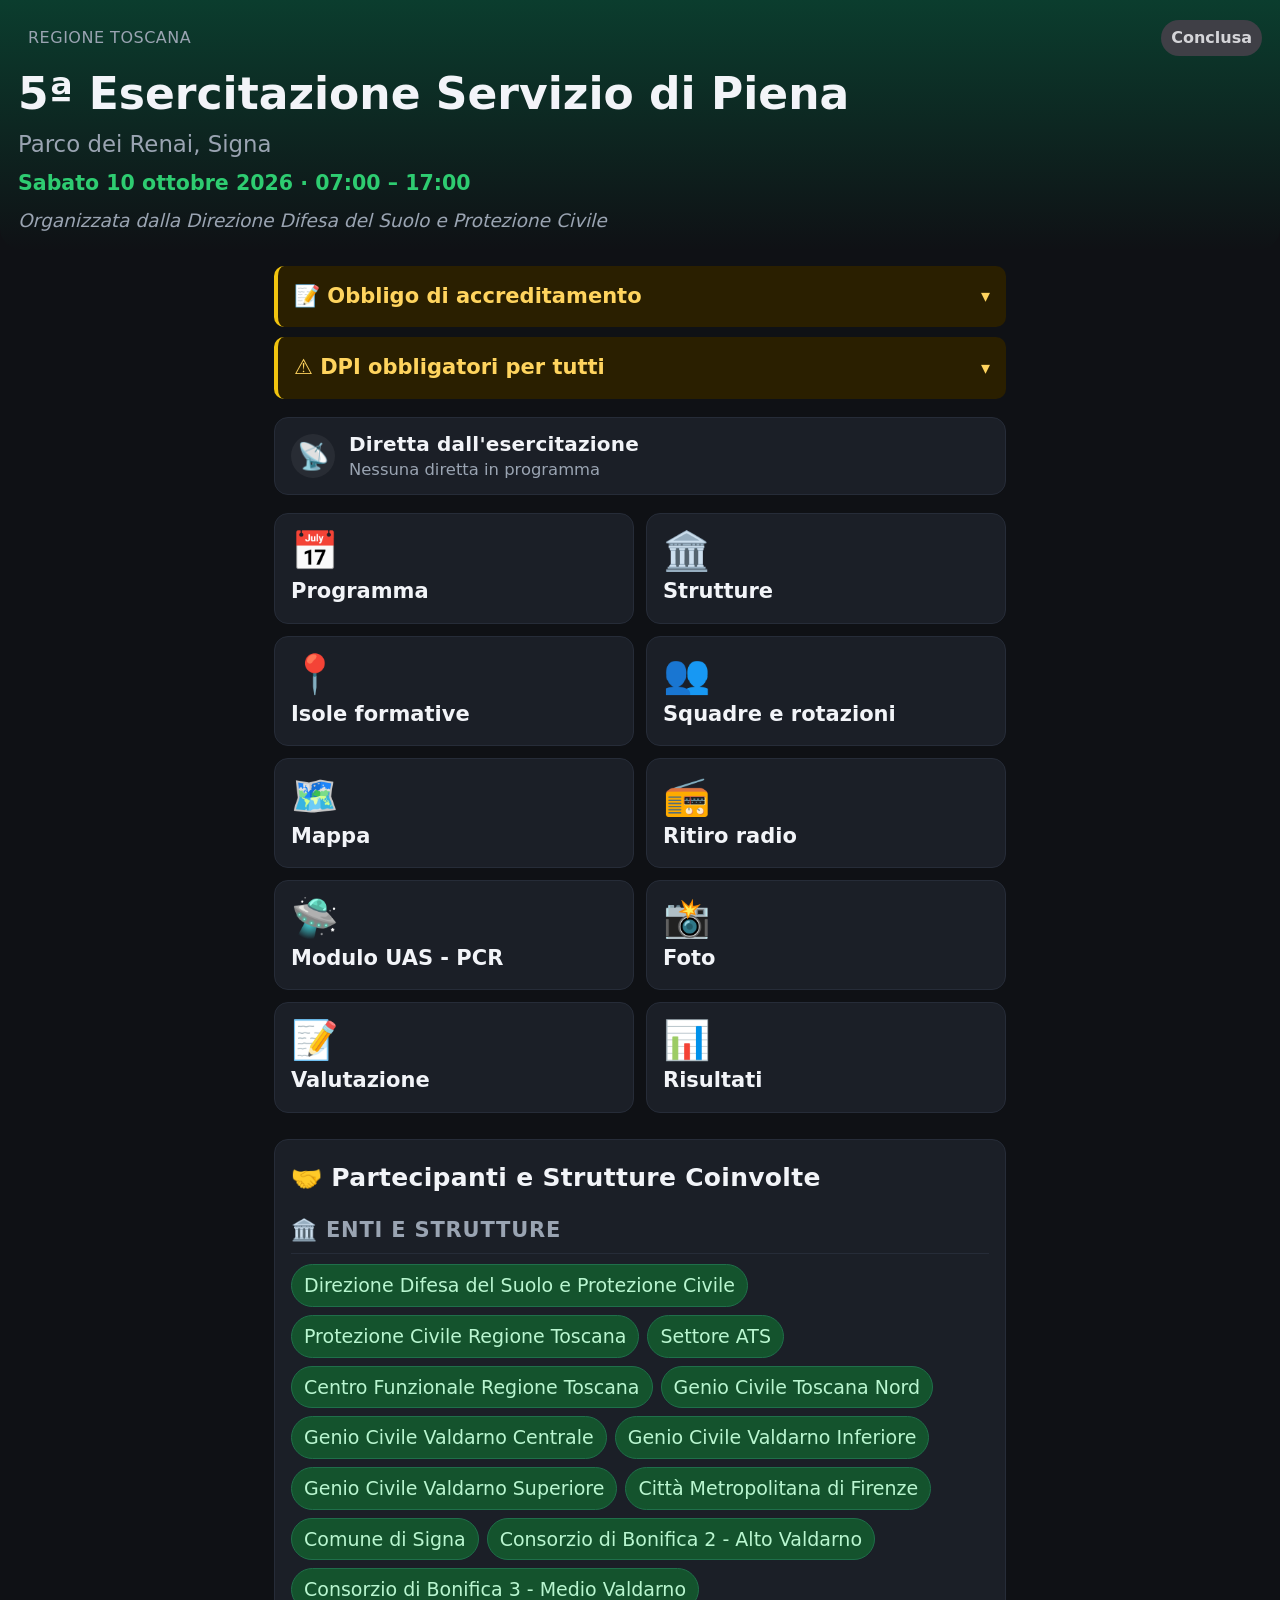
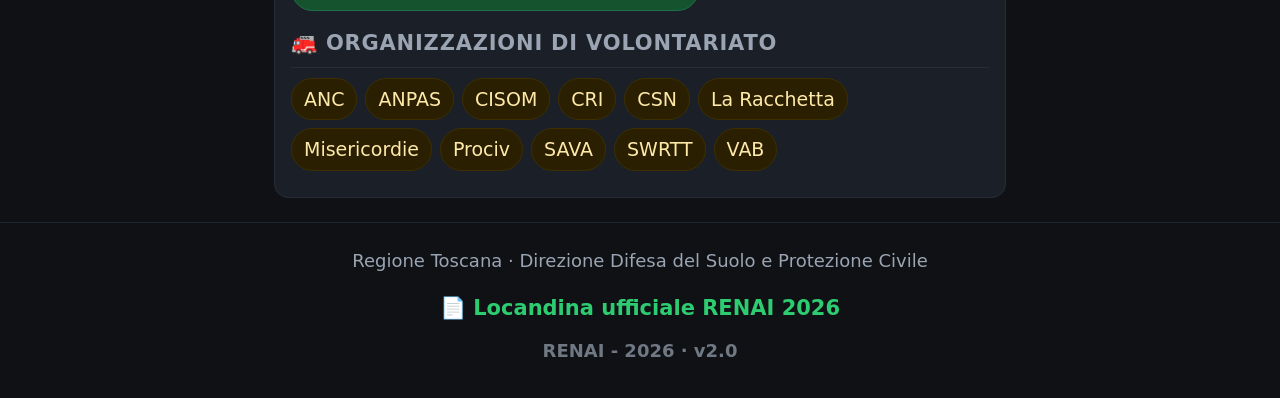
==== commit 4b2f7788: "Update index.html" ====
--- a/index.html
+++ b/index.html
@@ -50,14 +50,16 @@
 
     </div>
 
-    <!-- AVVISO DIRETTA (dinamico: verde quando live) -->
-    <div id="direttaHomeBtn" class="diretta-home-alert diretta-home-alert--off">
-      <span class="diretta-home-alert__icon" id="direttaHomeIcon">📡</span>
-      <span class="diretta-home-alert__body">
-        <span class="diretta-home-alert__title" id="direttaHomeTitle">Diretta dall'esercitazione</span>
-        <span class="diretta-home-alert__sub" id="direttaHomeSub">Nessuna diretta in corso</span>
-      </span>
-    </div>
+   <div id="direttaHomeBtn" class="diretta-home-alert diretta-home-alert--off" style="position: relative;">
+  <span class="diretta-home-alert__icon-wrap">
+    <span class="diretta-home-alert__icon" id="direttaHomeIcon">📡</span>
+  </span>
+  <span class="diretta-home-alert__body">
+    <span class="diretta-home-alert__title" id="direttaHomeTitle">Diretta dall'esercitazione</span>
+    <span class="diretta-home-alert__sub" id="direttaHomeSub">Nessuna diretta in programma</span>
+  </span>
+  <span class="diretta-home-alert__arrow">›</span>
+</div>
 
     <!-- GRIGLIA SEZIONI -->
     <section class="grid">
--- a/style.css
+++ b/style.css
@@ -954,142 +954,145 @@
   font-weight: 500;
 }
 /* ============================================================
-   23. DIRETTA (diretta.html + pulsante in Home)
-   ============================================================ */
-.diretta-box {
-  background: var(--card);
-  border: 1px solid #262c38;
-  border-radius: var(--radius);
-  padding: 28px 22px;
-  text-align: center;
-  margin-top: 20px;
-}
-
-.diretta-box--live {
-  background: linear-gradient(135deg, #7f1d1d, #991b1b);
-  border-color: #ef4444;
-}
-
-.diretta-box--prossima {
-  background: linear-gradient(135deg, #0b3d2e, #14532d);
-  border-color: #4ade80;
-}
-
-.diretta-box--conclusa {
-  background: linear-gradient(135deg, #1e293b, #334155);
-  border-color: #64748b;
-}
-
-.diretta-badge {
-  display: inline-block;
-  font-size: 0.85rem;
-  font-weight: 800;
-  letter-spacing: 1px;
-  padding: 6px 14px;
-  border-radius: 999px;
-  background: rgba(255, 255, 255, 0.12);
-  color: #fff;
-  margin-bottom: 14px;
-}
-
-.diretta-box--live .diretta-badge {
-  animation: pulse-badge 1.5s ease-in-out infinite;
-}
-
-@keyframes pulse-badge {
-  0%, 100% { opacity: 1; }
-  50%      { opacity: 0.55; }
-}
-
-.diretta-title {
-  font-size: clamp(1.3rem, 1rem + 1.5vw, 1.8rem);
-  font-weight: 800;
-  color: #fff;
-  margin: 0 0 8px;
-  line-height: 1.25;
-}
-
-.diretta-sub {
-  font-size: 1rem;
-  color: rgba(255, 255, 255, 0.85);
-  margin: 0 0 20px;
-}
-
-.diretta-countdown {
-  font-size: 1rem;
-  color: #fff;
-  background: rgba(0, 0, 0, 0.25);
-  padding: 14px 22px;
-  border-radius: 12px;
-  display: inline-block;
-  margin-top: 4px;
-  line-height: 1.5;
-}
-
-.diretta-countdown strong {
-  font-size: 1.3rem;
-  display: block;
-  margin-top: 4px;
-}
-
-.diretta-btn {
-  display: inline-block;
-  padding: 18px 28px;
-  border-radius: var(--radius);
-  font-size: 1.1rem;
-  font-weight: 800;
+   23. AVVISO DIRETTA in Home (dinamico)
+   ============================================================ */
+.diretta-home-alert {
+  display: flex;
+  align-items: center;
+  gap: 14px;
+  padding: 14px 16px;
+  border-radius: var(--radius);
+  border: 1px solid #262c38;
+  background: var(--card);
+  margin-bottom: 18px;
+  transition: all 0.25s ease;
   text-decoration: none;
-  color: #fff;
-  background: rgba(0, 0, 0, 0.35);
-  border: 2px solid #fff;
-  transition: transform 0.1s ease;
-}
-
-.diretta-btn:active { transform: scale(0.97); }
-
-.diretta-btn--live {
-  animation: pulse-btn 2s ease-in-out infinite;
-}
-
-@keyframes pulse-btn {
-  0%, 100% { box-shadow: 0 0 0 0 rgba(255, 255, 255, 0.4); }
-  50%      { box-shadow: 0 0 0 12px rgba(255, 255, 255, 0); }
-}
-
-/* Pulsante in Home — sempre visibile */
-.diretta-home-btn {
+  color: var(--text);
+  user-select: none;
+  -webkit-tap-highlight-color: transparent;
+}
+
+/* Cerchio icona a sinistra */
+.diretta-home-alert__icon-wrap {
+  flex: 0 0 44px;
+  width: 44px;
+  height: 44px;
+  border-radius: 50%;
   display: flex;
   align-items: center;
   justify-content: center;
-  gap: 12px;
-  margin-top: 18px;
-  padding: 18px 20px;
-  background: linear-gradient(135deg, #0b3d2e, #14532d);
-  border: 1px solid #4ade80;
-  border-radius: var(--radius);
+  font-size: 1.3rem;
+  background: rgba(255, 255, 255, 0.08);
+  transition: all 0.25s ease;
+}
+
+.diretta-home-alert__icon { line-height: 1; }
+
+/* Corpo centrale */
+.diretta-home-alert__body {
+  flex: 1;
+  display: flex;
+  flex-direction: column;
+  gap: 3px;
+  min-width: 0;
+}
+
+.diretta-home-alert__title {
+  font-size: 1rem;
+  font-weight: 800;
+  line-height: 1.2;
+  letter-spacing: 0.2px;
+}
+
+.diretta-home-alert__sub {
+  font-size: 0.82rem;
+  color: var(--muted);
+  line-height: 1.3;
+}
+
+/* Freccia a destra */
+.diretta-home-alert__arrow {
+  flex: 0 0 auto;
+  font-size: 1.3rem;
+  color: var(--muted);
+  opacity: 0.6;
+  transition: transform 0.2s ease, opacity 0.2s ease;
+}
+
+/* ---------- LIVE: verde acceso, animato, cliccabile ---------- */
+.diretta-home-alert--live {
+  background: linear-gradient(135deg, #15803d 0%, #166534 100%);
+  border-color: #22c55e;
   color: #fff;
-  text-decoration: none;
-  font-size: 1.05rem;
-  font-weight: 800;
-  transition: transform 0.1s ease;
-}
-
-.diretta-home-btn:active { transform: scale(0.98); }
-
-.diretta-home-icon { font-size: 1.3rem; line-height: 1; }
-.diretta-home-text { line-height: 1.2; }
-.diretta-player {
-  width: 100%;
-  aspect-ratio: 16 / 9;
-  margin-top: 16px;
-  border-radius: 12px;
-  overflow: hidden;
-  background: #000;
-}
-
-.diretta-player iframe {
-  display: block;
-  width: 100%;
-  height: 100%;
-  border: 0;
-}
+  cursor: pointer;
+  animation: pulse-diretta 2s ease-in-out infinite;
+}
+.diretta-home-alert--live .diretta-home-alert__icon-wrap {
+  background: rgba(255, 255, 255, 0.18);
+}
+.diretta-home-alert--live .diretta-home-alert__icon-wrap::before {
+  content: "";
+  position: absolute;
+  width: 8px;
+  height: 8px;
+  border-radius: 50%;
+  background: #22c55e;
+  box-shadow: 0 0 8px 3px rgba(34, 197, 94, 0.8);
+  transform: translate(18px, -18px);
+  animation: pulse-dot 1.5s ease-in-out infinite;
+}
+.diretta-home-alert--live .diretta-home-alert__title { color: #fff; font-size: 1.05rem; }
+.diretta-home-alert--live .diretta-home-alert__sub   { color: rgba(255,255,255,0.9); font-size: 0.85rem; }
+.diretta-home-alert--live .diretta-home-alert__arrow { color: #fff; opacity: 0.9; }
+.diretta-home-alert--live:active { transform: scale(0.98); }
+.diretta-home-alert--live:active .diretta-home-alert__arrow {
+  transform: translateX(4px);
+}
+
+@keyframes pulse-diretta {
+  0%, 100% { box-shadow: 0 0 0 0 rgba(34, 197, 94, 0.55); }
+  50%      { box-shadow: 0 0 0 12px rgba(34, 197, 94, 0); }
+}
+
+@keyframes pulse-dot {
+  0%, 100% { opacity: 1; }
+  50%      { opacity: 0.35; }
+}
+
+/* ---------- PROSSIMA (imminente): ambra ---------- */
+.diretta-home-alert--prossima {
+  background: linear-gradient(135deg, #78350f 0%, #92400e 100%);
+  border-color: #f59e0b;
+  color: #fff;
+}
+.diretta-home-alert--prossima .diretta-home-alert__icon-wrap {
+  background: rgba(255, 255, 255, 0.15);
+}
+.diretta-home-alert--prossima .diretta-home-alert__title { color: #fff; }
+.diretta-home-alert--prossima .diretta-home-alert__sub   { color: rgba(255,255,255,0.85); }
+.diretta-home-alert--prossima .diretta-home-alert__arrow { display: none; }
+
+/* ---------- CONCLUSA: grigio scuro, cliccabile ---------- */
+.diretta-home-alert--conclusa {
+  background: linear-gradient(135deg, #1e293b 0%, #334155 100%);
+  border-color: #64748b;
+  color: #fff;
+  cursor: pointer;
+}
+.diretta-home-alert--conclusa .diretta-home-alert__icon-wrap {
+  background: rgba(255, 255, 255, 0.12);
+}
+.diretta-home-alert--conclusa .diretta-home-alert__title { color: #fff; }
+.diretta-home-alert--conclusa .diretta-home-alert__sub   { color: rgba(255,255,255,0.75); }
+.diretta-home-alert--conclusa .diretta-home-alert__arrow { color: #fff; opacity: 0.8; }
+.diretta-home-alert--conclusa:active { transform: scale(0.98); }
+
+/* ---------- OFF: neutro, non cliccabile ---------- */
+.diretta-home-alert--off {
+  background: var(--card);
+  border-color: #262c38;
+}
+.diretta-home-alert--off .diretta-home-alert__icon-wrap {
+  background: rgba(255, 255, 255, 0.06);
+}
+.diretta-home-alert--off .diretta-home-alert__arrow { display: none; }
